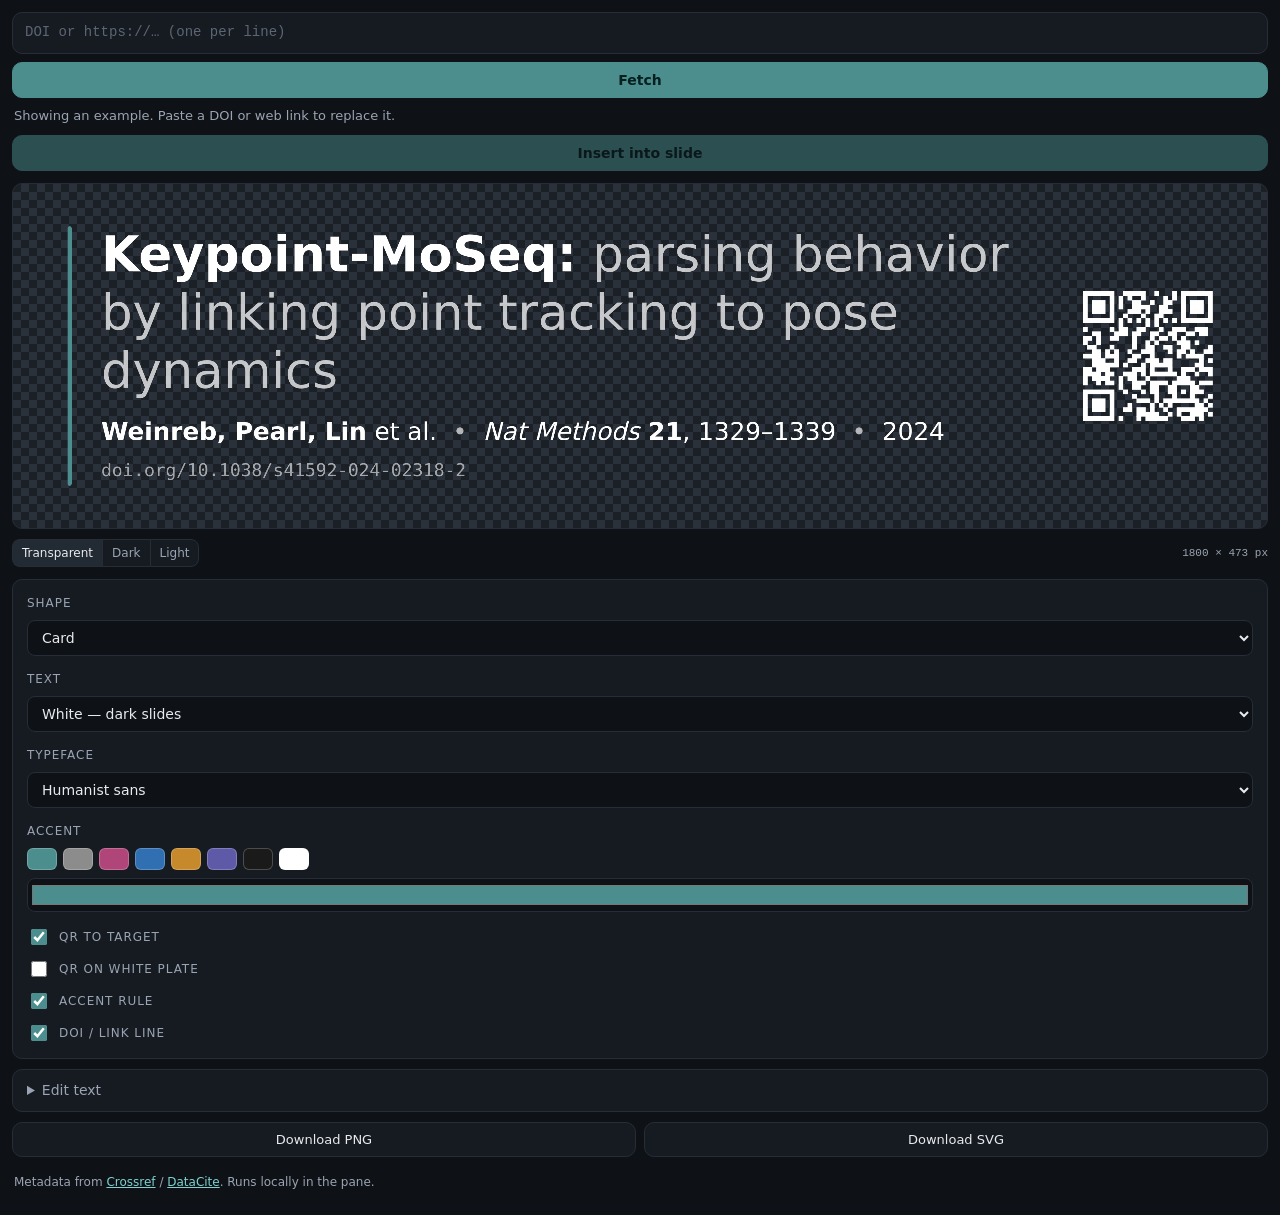
==== addin.html @ b6efe0cc "Add PowerPoint task-pane add-in - manifest.xml (TaskPaneApp, Presentation, Home-tab ribbon button) +" ====
<!doctype html>
<html lang="en">
<head>
<meta charset="utf-8">
<meta name="viewport" content="width=device-width, initial-scale=1">
<meta http-equiv="X-UA-Compatible" content="IE=Edge">
<title>DOI / Link Banner — PowerPoint</title>
<link rel="stylesheet" href="css/style.css">
<link rel="stylesheet" href="css/addin.css">
<link rel="icon" href="assets/icon-32.png">
<script src="https://appsforoffice.microsoft.com/lib/1/hosted/office.js"></script>
</head>
<body class="addin">

<main>
  <form id="lookup" class="lookup" autocomplete="off">
    <label class="sr-only" for="doi">DOI or web link — one per line for several banners</label>
    <textarea id="doi" name="doi" rows="1" spellcheck="false" autocomplete="off"
              placeholder="DOI or https://… (one per line)"></textarea>
    <button type="submit" id="go">Fetch</button>
  </form>
  <p id="status" class="status" role="status" aria-live="polite"></p>

  <section class="actions insert">
    <button type="button" id="insert" class="primary" disabled>Insert into slide</button>
  </section>

  <section class="stage-wrap">
    <div class="stage" id="stage" data-bg="checker">
      <canvas id="preview"></canvas>
    </div>
    <div class="stage-bar">
      <div class="seg" role="group" aria-label="Background">
        <button type="button" data-bg="checker" class="on">Transparent</button>
        <button type="button" data-bg="dark">Dark</button>
        <button type="button" data-bg="light">Light</button>
      </div>
      <span class="dims" id="dims"></span>
    </div>
  </section>

  <section class="panel">
    <div class="ctl">
      <label for="preset">Shape</label>
      <select autocomplete="off" id="preset">
        <option value="card" selected>Card</option>
        <option value="strip">Footer strip</option>
      </select>
    </div>

    <div class="ctl">
      <label for="theme">Text</label>
      <select autocomplete="off" id="theme">
        <option value="light" selected>White — dark slides</option>
        <option value="dark">Near-black — light slides</option>
      </select>
    </div>

    <div class="ctl">
      <label for="typeface">Typeface</label>
      <select autocomplete="off" id="typeface">
        <option value="sans" selected>Humanist sans</option>
        <option value="serif">Serif</option>
        <option value="grotesk">Neo-grotesque</option>
      </select>
    </div>

    <div class="ctl">
      <label for="accent">Accent</label>
      <div class="swatches" id="swatches"></div>
      <input type="color" id="accent" value="#4B8E8D">
    </div>

    <div class="ctl checks">
      <label class="chk"><input type="checkbox" id="showQr" checked> QR to target</label>
      <label class="chk"><input type="checkbox" id="qrPlate"> QR on white plate</label>
      <label class="chk"><input type="checkbox" id="showRule" checked> Accent rule</label>
      <label class="chk"><input type="checkbox" id="showDoi" checked> DOI / link line</label>
    </div>
  </section>

  <details class="fields" id="fields">
    <summary>Edit text</summary>
    <p class="note" id="fieldsNote" hidden>Showing several papers — the fields below edit the first one.</p>
    <div class="grid">
      <label>Title <input type="text" autocomplete="off" id="f-title"></label>
      <label>Authors <input type="text" autocomplete="off" id="f-authors" placeholder="Weinreb, Pearl, Lin"></label>
      <label>Journal <input type="text" autocomplete="off" id="f-journal"></label>
      <label>Year <input type="text" autocomplete="off" id="f-year"></label>
      <label>Volume <input type="text" autocomplete="off" id="f-volume"></label>
      <label>Pages <input type="text" autocomplete="off" id="f-pages"></label>
      <label class="wide">Target <input type="text" autocomplete="off" id="f-target" placeholder="DOI or https://…"></label>
    </div>
  </details>

  <section class="actions secondary">
    <button type="button" id="dlPng">Download PNG</button>
    <button type="button" id="dlSvg">Download SVG</button>
  </section>

  <p class="foot-note">Metadata from <a href="https://www.crossref.org/" target="_blank" rel="noopener">Crossref</a> /
    <a href="https://datacite.org/" target="_blank" rel="noopener">DataCite</a>. Runs locally in the pane.</p>
</main>

<script src="vendor/qrcode.js"></script>
<script src="js/meta.js"></script>
<script src="js/layout.js"></script>
<script src="js/render.js"></script>
<script src="js/app.js"></script>
<script src="js/addin.js"></script>
</body>
</html>
---- css/style.css ----
:root {
  --bg: #0E1116;
  --panel: #161B22;
  --line: #262D36;
  --ink: #E8EAED;
  --muted: #9AA4B2;
  --accent: #4B8E8D;
  --radius: 10px;
}

* { box-sizing: border-box; }

html { -webkit-text-size-adjust: 100%; }

body {
  margin: 0;
  background: var(--bg);
  color: var(--ink);
  font-family: "Avenir Next", Optima, "Segoe UI", system-ui, sans-serif;
  font-size: 16px;
  line-height: 1.5;
  -webkit-font-smoothing: antialiased;
}

a { color: #7FD1CF; }
a:hover { color: #A8E6E4; }

.sr-only {
  position: absolute; width: 1px; height: 1px;
  padding: 0; margin: -1px; overflow: hidden;
  clip: rect(0 0 0 0); white-space: nowrap; border: 0;
}

/* ---- masthead ---- */
.masthead {
  max-width: 1120px;
  margin: 0 auto;
  padding: 54px 24px 26px;
}
.masthead h1 {
  margin: 0 0 6px;
  font-size: 34px;
  font-weight: 600;
  letter-spacing: -0.02em;
}
.masthead h1 span { font-weight: 400; opacity: .6; }
.masthead p { margin: 0; color: var(--muted); }

main { max-width: 1120px; margin: 0 auto; padding: 0 24px 60px; }

/* ---- lookup ---- */
.lookup { display: flex; gap: 10px; }

.lookup textarea {
  flex: 1 1 auto;
  min-width: 0;
  background: var(--panel);
  border: 1px solid var(--line);
  border-radius: var(--radius);
  color: var(--ink);
  font: 400 17px/1.4 ui-monospace, "SF Mono", Menlo, monospace;
  padding: 15px 18px;
  resize: none;
  overflow: hidden;
  min-height: 54px;
}
.lookup textarea:focus {
  outline: 2px solid var(--accent);
  outline-offset: 1px;
  border-color: transparent;
}
.lookup textarea::placeholder { color: #5C6673; }
.lookup button { align-self: flex-start; }

button {
  font-family: inherit;
  font-size: 15px;
  cursor: pointer;
  border-radius: var(--radius);
  border: 1px solid var(--line);
  background: var(--panel);
  color: var(--ink);
  padding: 13px 20px;
  transition: background .12s ease, border-color .12s ease;
}
button:hover:not(:disabled) { background: #1E252E; border-color: #39424D; }
button:disabled { opacity: .5; cursor: default; }

#go, .primary {
  background: var(--accent);
  border-color: var(--accent);
  color: #06201F;
  font-weight: 600;
  padding-inline: 26px;
}
#go:hover:not(:disabled), .primary:hover:not(:disabled) {
  background: #5DA5A4; border-color: #5DA5A4;
}

.status {
  min-height: 22px;
  margin: 12px 2px 0;
  font-size: 14px;
  color: var(--muted);
}
.status.err { color: #FF8B7B; }

/* ---- preview stage ---- */
.stage-wrap { margin-top: 18px; }

.stage {
  border: 1px solid var(--line);
  border-radius: var(--radius);
  padding: 26px;
  overflow: hidden;
}
.stage[data-bg="checker"] {
  background-color: #fff;
  background-image:
    linear-gradient(45deg, #D4D8DD 25%, transparent 25%, transparent 75%, #D4D8DD 75%),
    linear-gradient(45deg, #D4D8DD 25%, transparent 25%, transparent 75%, #D4D8DD 75%);
  background-size: 22px 22px;
  background-position: 0 0, 11px 11px;
}
.stage[data-bg="dark"]  { background: #101418; }
.stage[data-bg="light"] { background: #FFFFFF; }

#preview { display: block; width: 100%; height: auto; }

.stage-bar {
  display: flex;
  align-items: center;
  justify-content: space-between;
  gap: 12px;
  margin-top: 10px;
}

.seg { display: flex; gap: 0; }
.seg button {
  border-radius: 0;
  padding: 8px 14px;
  font-size: 13px;
  color: var(--muted);
  border-right-width: 0;
}
.seg button:first-child { border-radius: 8px 0 0 8px; }
.seg button:last-child  { border-radius: 0 8px 8px 0; border-right-width: 1px; }
.seg button.on { color: var(--ink); background: #222A33; }

.dims { font: 400 13px ui-monospace, Menlo, monospace; color: var(--muted); }

/* ---- controls ---- */
.panel {
  margin-top: 22px;
  padding: 22px;
  background: var(--panel);
  border: 1px solid var(--line);
  border-radius: var(--radius);
  display: grid;
  grid-template-columns: repeat(auto-fit, minmax(230px, 1fr));
  gap: 20px 26px;
}

.ctl { display: flex; flex-direction: column; gap: 8px; min-width: 0; }
.ctl > label {
  font-size: 12px;
  letter-spacing: .08em;
  text-transform: uppercase;
  color: var(--muted);
}

select, .fields input {
  width: 100%;
  background: #0E1116;
  border: 1px solid var(--line);
  border-radius: 8px;
  color: var(--ink);
  font-family: inherit;
  font-size: 15px;
  padding: 10px 12px;
}
select:focus, .fields input:focus, input[type="color"]:focus {
  outline: 2px solid var(--accent); outline-offset: 1px;
}

.swatches { display: flex; flex-wrap: wrap; gap: 6px; }
.sw {
  width: 26px; height: 26px; padding: 0;
  border-radius: 6px;
  border: 1px solid rgba(255,255,255,.22);
}
.sw:hover { transform: scale(1.08); }

input[type="color"] {
  width: 100%; height: 34px; padding: 2px;
  background: #0E1116;
  border: 1px solid var(--line);
  border-radius: 8px;
  cursor: pointer;
}

.checks { gap: 10px; justify-content: center; }
.chk {
  display: flex; align-items: center; gap: 9px;
  font-size: 14px; color: var(--ink); cursor: pointer;
  text-transform: none; letter-spacing: 0;
}
.chk input { accent-color: var(--accent); width: 16px; height: 16px; }

/* ---- edit text ---- */
.fields {
  margin-top: 14px;
  border: 1px solid var(--line);
  border-radius: var(--radius);
  background: var(--panel);
}
.fields summary {
  padding: 14px 22px;
  cursor: pointer;
  font-size: 14px;
  color: var(--muted);
}
.fields summary:hover { color: var(--ink); }
.fields .note {
  margin: 0 0 14px;
  font-size: 13px;
  color: var(--dim);
}
.fields .grid {
  padding: 4px 22px 22px;
  display: grid;
  grid-template-columns: repeat(auto-fit, minmax(210px, 1fr));
  gap: 14px;
}
.fields label {
  display: flex; flex-direction: column; gap: 6px;
  font-size: 12px; letter-spacing: .06em;
  text-transform: uppercase; color: var(--muted);
}
.fields label.wide { grid-column: 1 / -1; }
.fields input { font-size: 14px; }

/* ---- actions ---- */
.actions {
  margin-top: 22px;
  display: flex;
  flex-wrap: wrap;
  align-items: flex-end;
  gap: 12px;
}
.ctl.inline { flex-direction: row; align-items: center; gap: 10px; }
.ctl.inline select { width: auto; }
.ctl.inline > label { text-transform: none; letter-spacing: 0; font-size: 14px; }

/* ---- footer ---- */
.foot {
  border-top: 1px solid var(--line);
  padding: 26px 24px 50px;
  max-width: 1120px;
  margin: 0 auto;
  color: var(--muted);
  font-size: 14px;
}
.foot p { margin: 0 0 6px; }

@media (max-width: 620px) {
  .masthead { padding-top: 34px; }
  .lookup { flex-direction: column; }
  .stage { padding: 14px; }
}
---- css/addin.css ----
/* Compact overrides for the PowerPoint task pane (~320px wide). */
body.addin { font-size: 14px; }
body.addin main { max-width: none; padding: 12px 12px 24px; }

body.addin .lookup { flex-direction: column; gap: 8px; }
body.addin .lookup textarea { font-size: 14px; padding: 10px 12px; min-height: 40px; }
body.addin .lookup button { align-self: stretch; }

body.addin button { font-size: 14px; padding: 9px 14px; }
body.addin #go, body.addin .primary { padding-inline: 16px; }

body.addin .status { margin-top: 8px; font-size: 13px; min-height: 18px; }

body.addin .actions { margin-top: 10px; gap: 8px; }
body.addin .actions.insert button { width: 100%; }
body.addin .actions.secondary button { flex: 1 1 0; font-size: 13px; }

body.addin .stage-wrap { margin-top: 12px; }
body.addin .stage { padding: 10px; }
body.addin .stage-bar { flex-wrap: wrap; gap: 6px; }
body.addin .seg button { padding: 6px 9px; font-size: 12px; }
body.addin .dims { font-size: 11px; }

body.addin .panel {
  margin-top: 12px; padding: 14px;
  grid-template-columns: 1fr; gap: 14px;
}
body.addin select, body.addin .fields input { font-size: 14px; padding: 8px 10px; }
body.addin .sw { width: 22px; height: 22px; }

body.addin .fields { margin-top: 10px; }
body.addin .fields summary { padding: 10px 14px; }
body.addin .fields .grid { grid-template-columns: 1fr; padding: 4px 14px 14px; gap: 10px; }

body.addin .foot-note { margin: 16px 2px 0; font-size: 12px; color: var(--muted); }

/* Dark checkerboard so the default white text stays legible while transparent. */
body.addin .stage[data-bg="checker"] {
  background-color: #1B2027;
  background-image:
    linear-gradient(45deg, #2A313A 25%, transparent 25%, transparent 75%, #2A313A 75%),
    linear-gradient(45deg, #2A313A 25%, transparent 25%, transparent 75%, #2A313A 75%);
  background-size: 16px 16px;
  background-position: 0 0, 8px 8px;
}
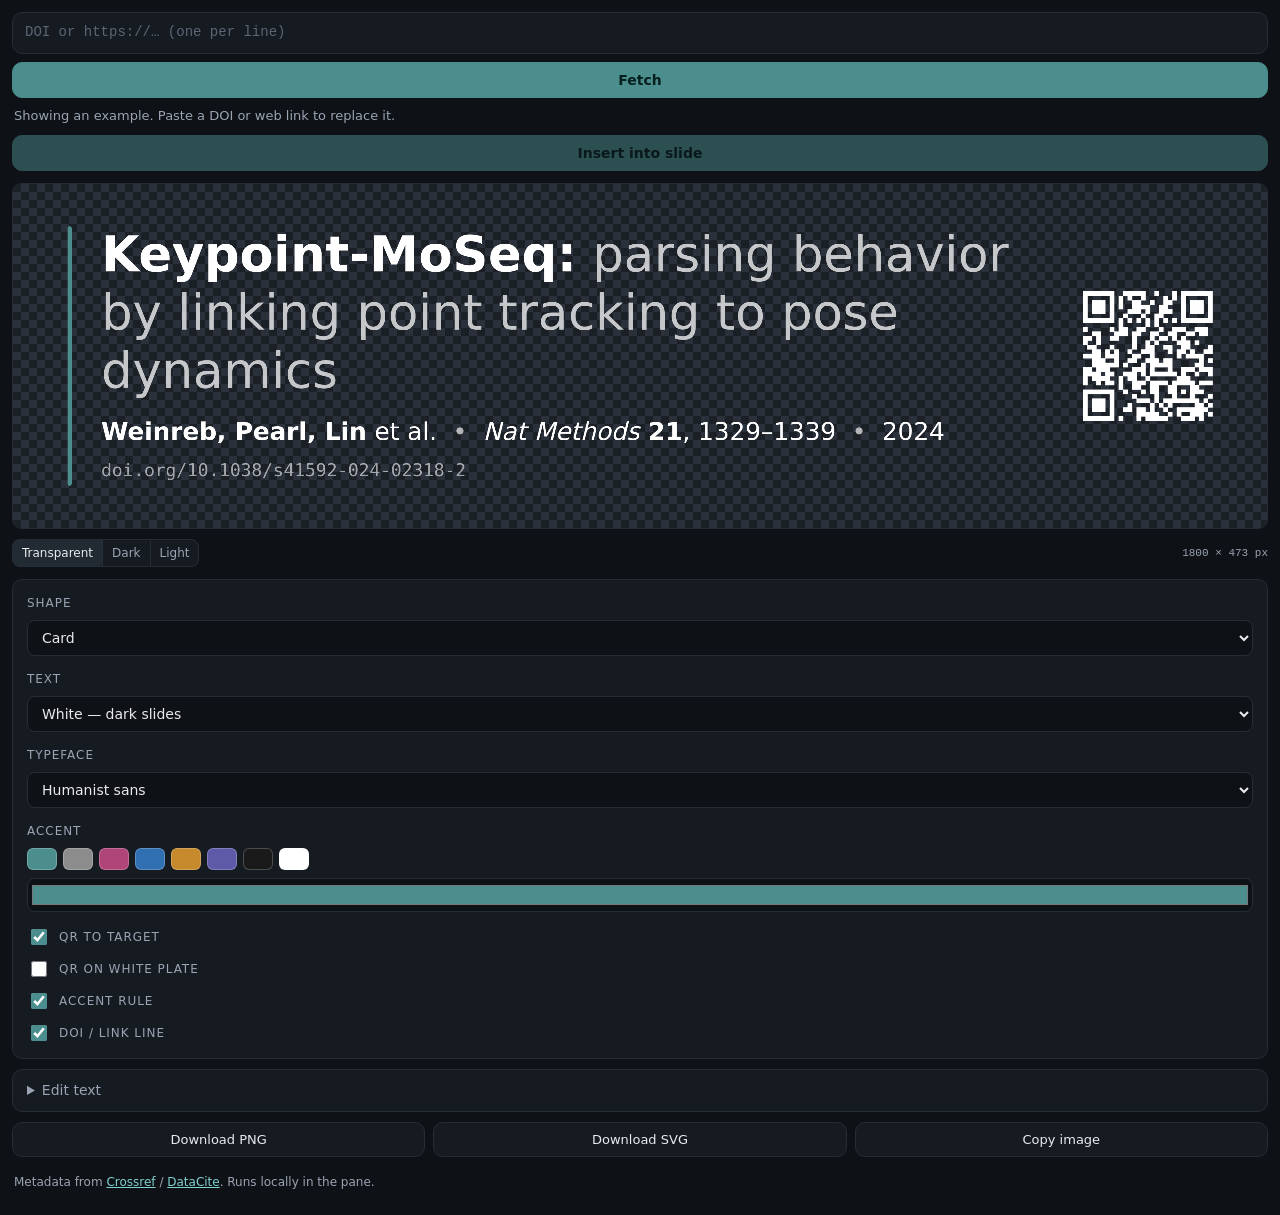
==== commit a3456c86: "Add Keynote support: Copy image button, ?doi= params, AppleScript - Copy image button (index + add-i" ====
--- a/addin.html
+++ b/addin.html
@@ -96,6 +96,7 @@
   <section class="actions secondary">
     <button type="button" id="dlPng">Download PNG</button>
     <button type="button" id="dlSvg">Download SVG</button>
+    <button type="button" id="copyPng" title="Copy the PNG to the clipboard — paste into Keynote, Google Slides, …">Copy image</button>
   </section>
 
   <p class="foot-note">Metadata from <a href="https://www.crossref.org/" target="_blank" rel="noopener">Crossref</a> /
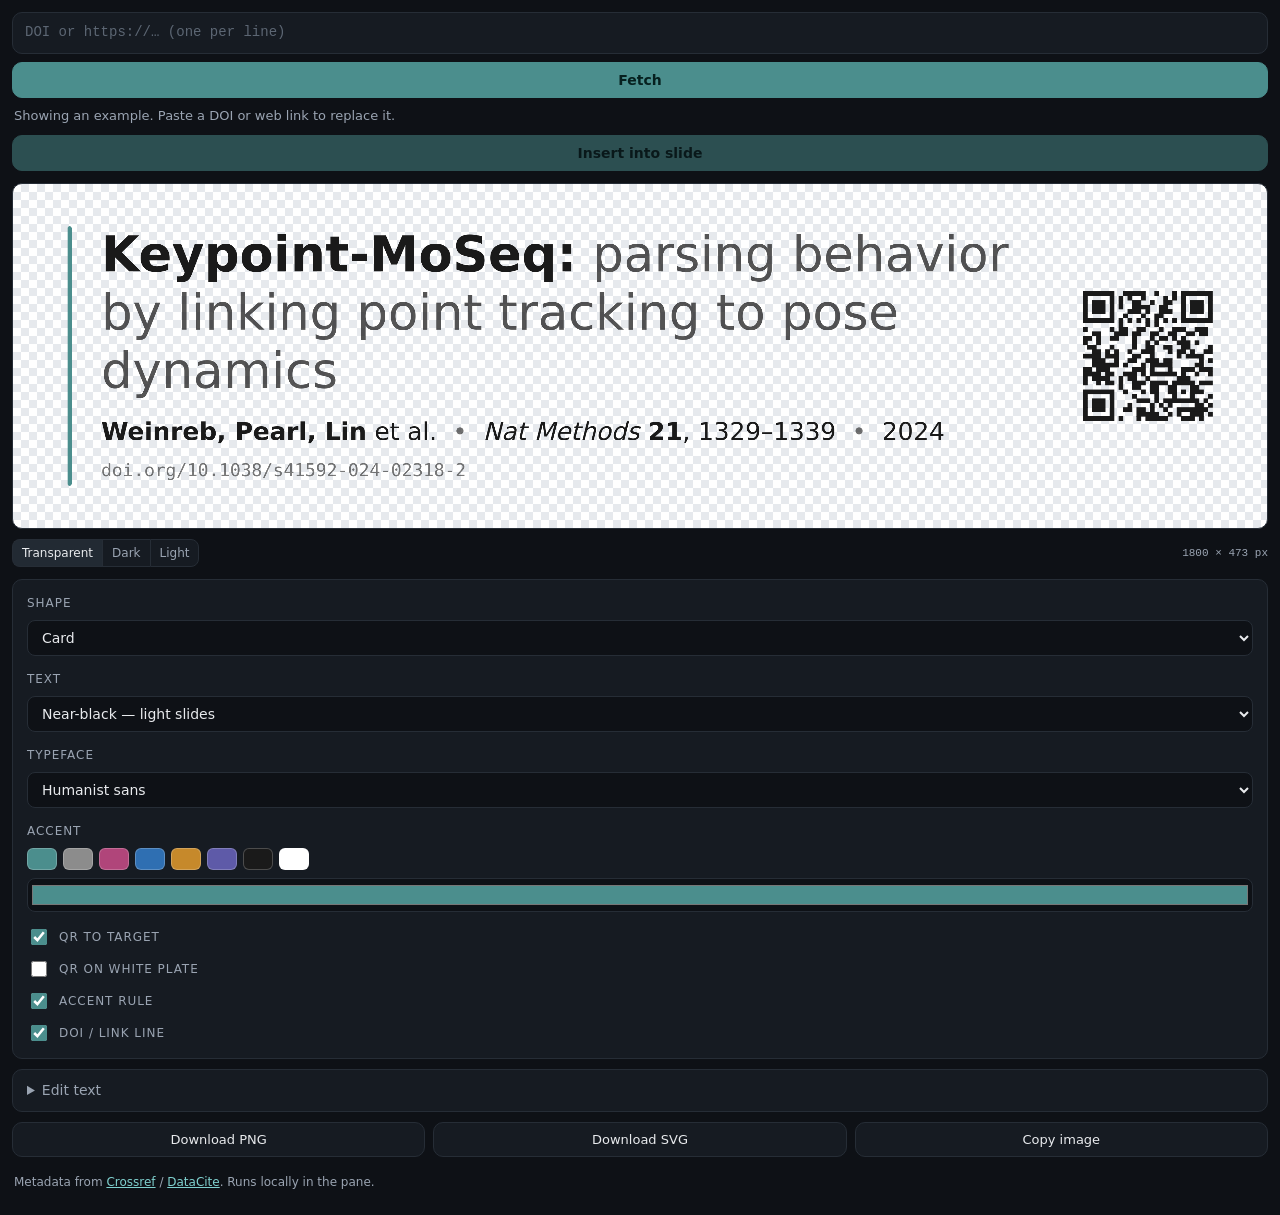
==== commit 30468c58: "Add-in: default to near-black text on a light transparent checker Co-authored-by: Copilot App <22355" ====
--- a/addin.html
+++ b/addin.html
@@ -51,8 +51,8 @@
     <div class="ctl">
       <label for="theme">Text</label>
       <select autocomplete="off" id="theme">
-        <option value="light" selected>White — dark slides</option>
-        <option value="dark">Near-black — light slides</option>
+        <option value="light">White — dark slides</option>
+        <option value="dark" selected>Near-black — light slides</option>
       </select>
     </div>
 
--- a/css/addin.css
+++ b/css/addin.css
@@ -34,12 +34,12 @@
 
 body.addin .foot-note { margin: 16px 2px 0; font-size: 12px; color: var(--muted); }
 
-/* Dark checkerboard so the default white text stays legible while transparent. */
+/* Light, low-contrast checkerboard so the default near-black text stays legible while transparent. */
 body.addin .stage[data-bg="checker"] {
-  background-color: #1B2027;
+  background-color: #FFFFFF;
   background-image:
-    linear-gradient(45deg, #2A313A 25%, transparent 25%, transparent 75%, #2A313A 75%),
-    linear-gradient(45deg, #2A313A 25%, transparent 25%, transparent 75%, #2A313A 75%);
+    linear-gradient(45deg, #E6E9ED 25%, transparent 25%, transparent 75%, #E6E9ED 75%),
+    linear-gradient(45deg, #E6E9ED 25%, transparent 25%, transparent 75%, #E6E9ED 75%);
   background-size: 16px 16px;
   background-position: 0 0, 8px 8px;
 }
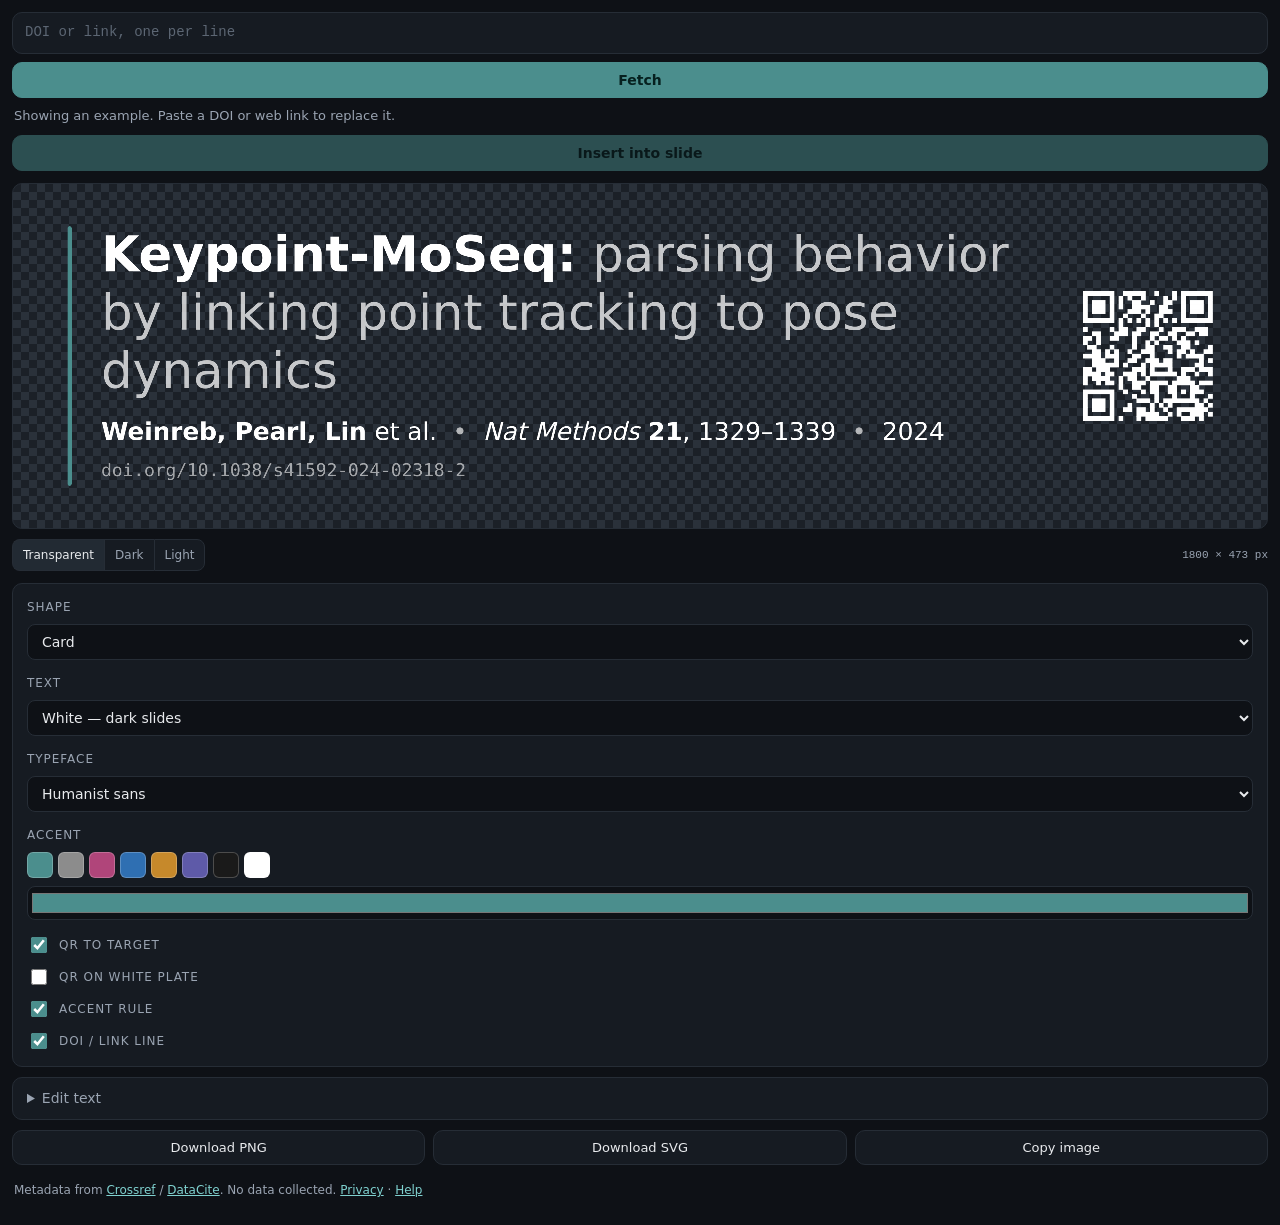
==== commit be3bf613: "Prepare PowerPoint add-in for Microsoft Marketplace submission - privacy.html, terms.html, support.h" ====
--- a/addin.html
+++ b/addin.html
@@ -11,12 +11,22 @@
 <script src="https://appsforoffice.microsoft.com/lib/1/hosted/office.js"></script>
 </head>
 <body class="addin">
+<div id="legacy" class="legacy" hidden>
+  <strong>This browser engine is not supported.</strong>
+  DOI / Link Banner needs PowerPoint for Microsoft 365, PowerPoint 2021 or later, PowerPoint for Mac or
+  PowerPoint on the web. You can still make banners at
+  <a href="https://robertodf.github.io/doi-banner/" target="_blank" rel="noopener">robertodf.github.io/doi-banner</a>.
+</div>
+<script>
+  // Old perpetual Office on Windows hosts add-ins in Internet Explorer 11, which can't run the ES2017+ code below.
+  if (/Trident\/|MSIE /.test(navigator.userAgent)) { document.getElementById('legacy').hidden = false; document.body.className += ' legacy-host'; }
+</script>
 
 <main>
   <form id="lookup" class="lookup" autocomplete="off">
     <label class="sr-only" for="doi">DOI or web link — one per line for several banners</label>
     <textarea id="doi" name="doi" rows="1" spellcheck="false" autocomplete="off"
-              placeholder="DOI or https://… (one per line)"></textarea>
+              placeholder="DOI or link, one per line"></textarea>
     <button type="submit" id="go">Fetch</button>
   </form>
   <p id="status" class="status" role="status" aria-live="polite"></p>
@@ -51,8 +61,8 @@
     <div class="ctl">
       <label for="theme">Text</label>
       <select autocomplete="off" id="theme">
-        <option value="light">White — dark slides</option>
-        <option value="dark" selected>Near-black — light slides</option>
+        <option value="light" selected>White — dark slides</option>
+        <option value="dark">Near-black — light slides</option>
       </select>
     </div>
 
@@ -100,7 +110,9 @@
   </section>
 
   <p class="foot-note">Metadata from <a href="https://www.crossref.org/" target="_blank" rel="noopener">Crossref</a> /
-    <a href="https://datacite.org/" target="_blank" rel="noopener">DataCite</a>. Runs locally in the pane.</p>
+    <a href="https://datacite.org/" target="_blank" rel="noopener">DataCite</a>. No data collected.
+    <a href="privacy.html" target="_blank" rel="noopener">Privacy</a> ·
+    <a href="support.html" target="_blank" rel="noopener">Help</a></p>
 </main>
 
 <script src="vendor/qrcode.js"></script>
--- a/css/addin.css
+++ b/css/addin.css
@@ -18,7 +18,7 @@
 body.addin .stage-wrap { margin-top: 12px; }
 body.addin .stage { padding: 10px; }
 body.addin .stage-bar { flex-wrap: wrap; gap: 6px; }
-body.addin .seg button { padding: 6px 9px; font-size: 12px; }
+body.addin .seg button { padding: 8px 10px; font-size: 12px; min-height: 32px; }
 body.addin .dims { font-size: 11px; }
 
 body.addin .panel {
@@ -26,20 +26,31 @@
   grid-template-columns: 1fr; gap: 14px;
 }
 body.addin select, body.addin .fields input { font-size: 14px; padding: 8px 10px; }
-body.addin .sw { width: 22px; height: 22px; }
+body.addin .swatches { gap: 5px; }
+body.addin .sw { width: 26px; height: 26px; padding: 0; }
 
 body.addin .fields { margin-top: 10px; }
 body.addin .fields summary { padding: 10px 14px; }
 body.addin .fields .grid { grid-template-columns: 1fr; padding: 4px 14px 14px; gap: 10px; }
 
-body.addin .foot-note { margin: 16px 2px 0; font-size: 12px; color: var(--muted); }
+body.addin .foot-note { margin: 16px 2px 0; font-size: 12px; color: var(--muted); line-height: 1.6; }
 
-/* Light, low-contrast checkerboard so the default near-black text stays legible while transparent. */
+/* Inside PowerPoint, Insert is the action; downloads are unreliable in Office webviews. */
+body.addin.in-office .actions.secondary { display: none; }
+
+body.addin .legacy {
+  margin: 12px; padding: 12px 14px; border-radius: 8px;
+  background: #FFF4E5; color: #5C3B00; font-size: 13px; line-height: 1.45;
+}
+body.addin .legacy a { color: #7A3E00; }
+body.addin.legacy-host main { display: none; }
+
+/* Dark checkerboard so the default white text stays legible while transparent. */
 body.addin .stage[data-bg="checker"] {
-  background-color: #FFFFFF;
+  background-color: #1B2027;
   background-image:
-    linear-gradient(45deg, #E6E9ED 25%, transparent 25%, transparent 75%, #E6E9ED 75%),
-    linear-gradient(45deg, #E6E9ED 25%, transparent 25%, transparent 75%, #E6E9ED 75%);
+    linear-gradient(45deg, #2A313A 25%, transparent 25%, transparent 75%, #2A313A 75%),
+    linear-gradient(45deg, #2A313A 25%, transparent 25%, transparent 75%, #2A313A 75%);
   background-size: 16px 16px;
   background-position: 0 0, 8px 8px;
 }
